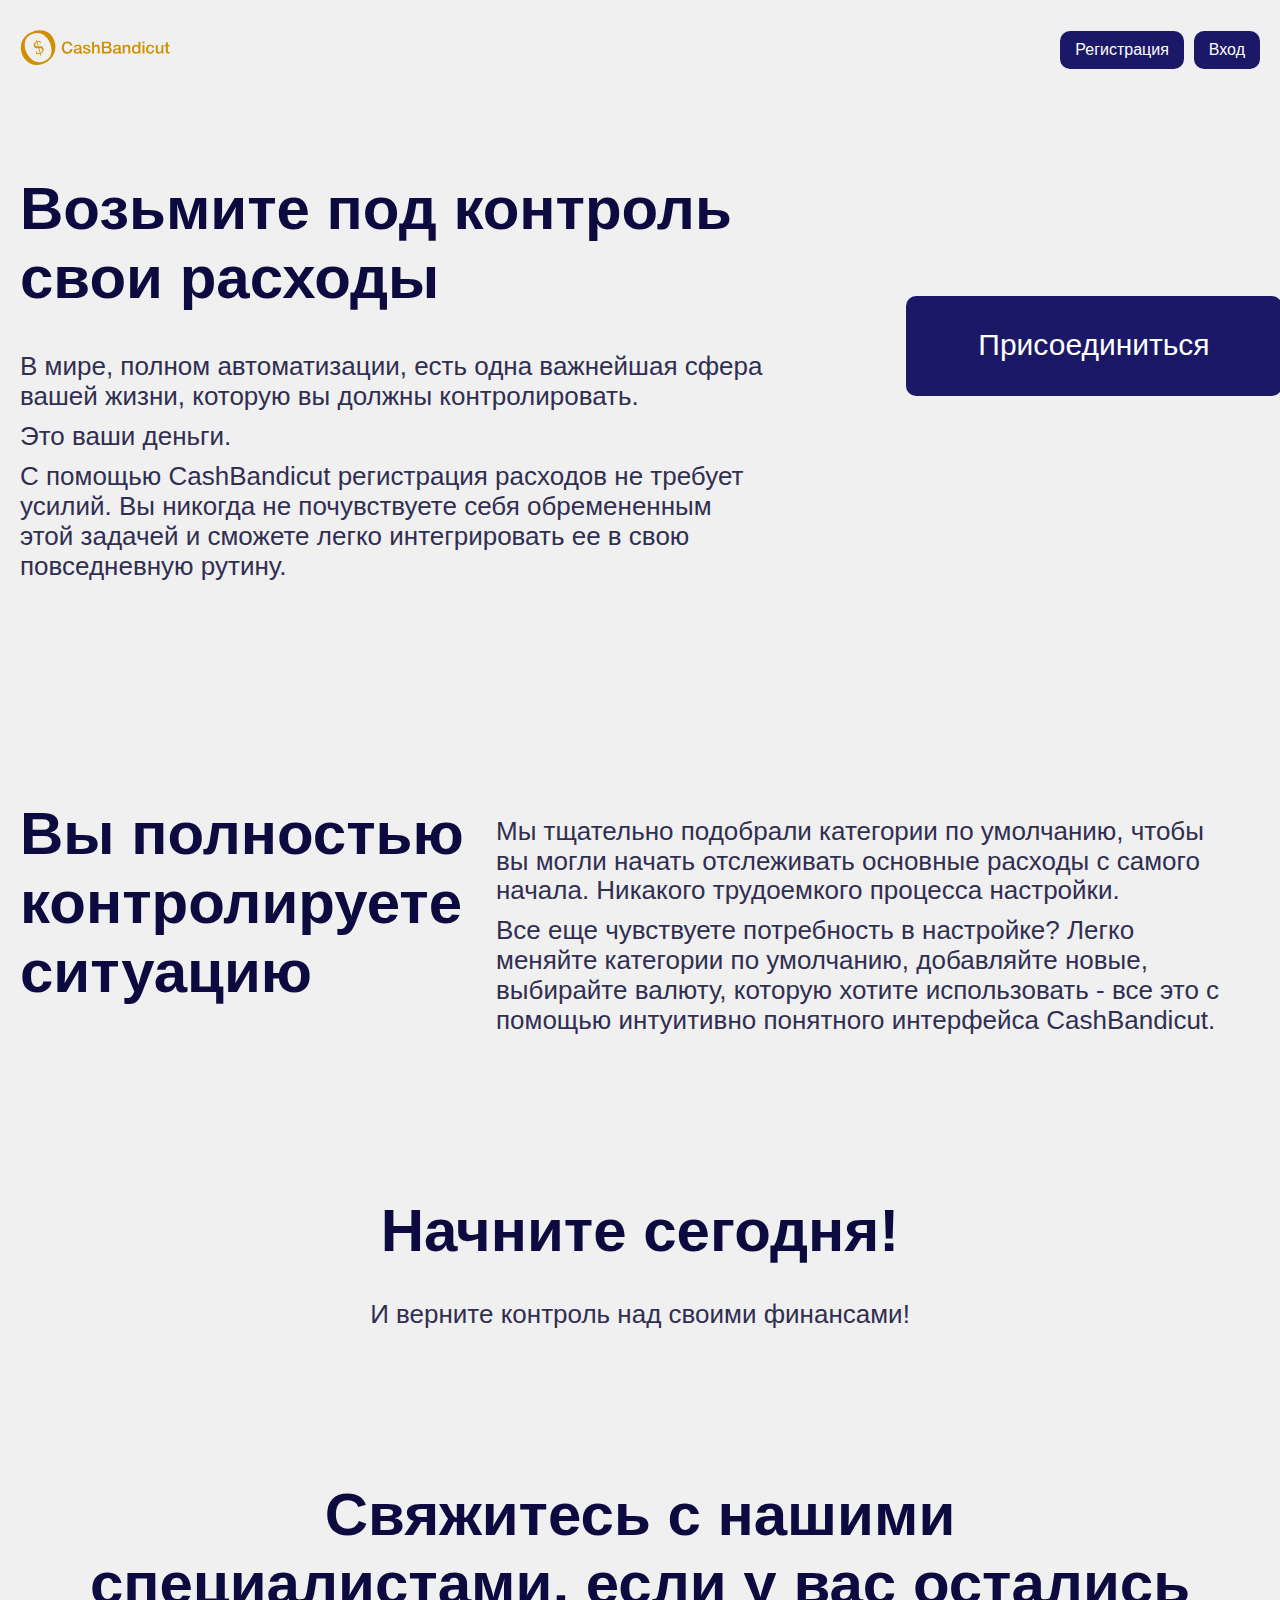
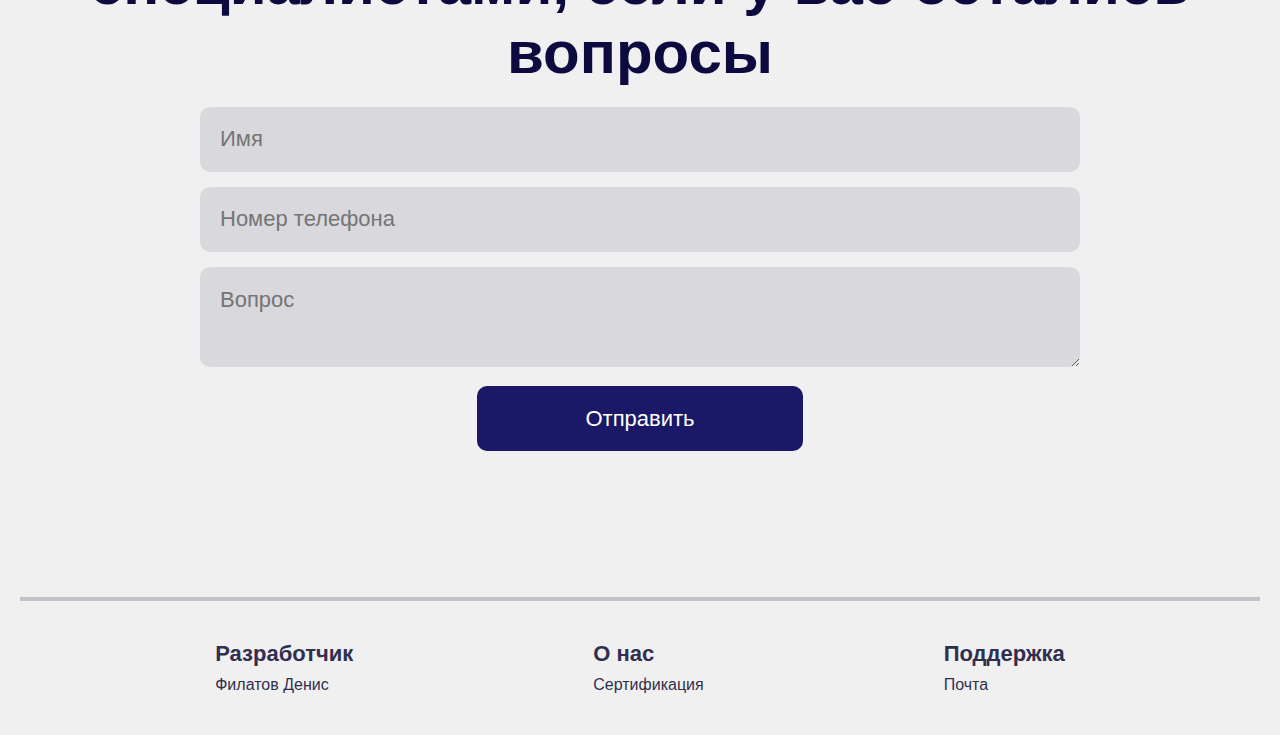
==== html/download/index.html @ ef545a01 "Add files via upload" ====
<!DOCTYPE html>
<html lang="en">
  <head>
    <meta charset="UTF-8" />
    <meta name="viewport" content="width=device-width, initial-scale=1.0" />
    <title>Мои финансы</title>
    <link rel="stylesheet" href="/css/style-index.css" />
    <link rel="stylesheet" href="/css/normalizer.css" />
  </head>

  <body>
    <div class="container">
      <header>
        <div class="logo">
          <object
            type="image/svg+xml"
            data="/svg/sasal-cropped.svg"
            width="150"
            height="55"
          ></object>
        </div>
        <nav>
          <button class="btn" onclick="redirectToRegistration()">
            Регистрация
          </button>
          <button class="btn" onclick="redirectToLogin()">Вход</button>
        </nav>
      </header>
      <div class="call-to-action">
        <div class="text-content">
          <h2>Возьмите под контроль свои расходы</h2>
          <p>
            В мире, полном автоматизации, есть одна важнейшая сфера вашей жизни,
            которую вы должны контролировать.
          </p>
          <p>Это ваши деньги.</p>
          <p>
            С помощью CashBandicut регистрация расходов не требует усилий. Вы
            никогда не почувствуете себя обремененным этой задачей и сможете
            легко интегрировать ее в свою повседневную рутину.
          </p>
        </div>
        <div class="button-container">
          <button class="cta-btn" onclick="redirectToRegistration()">
            Присоединиться
          </button>
        </div>
      </div>
      <div class="control-situation">
        <h2>Вы полностью контролируете ситуацию</h2>
        <div class="text-content">
          <p>
            Мы тщательно подобрали категории по умолчанию, чтобы вы могли начать
            отслеживать основные расходы с самого начала. Никакого трудоемкого
            процесса настройки.
          </p>
          <p>
            Все еще чувствуете потребность в настройке? Легко меняйте категории
            по умолчанию, добавляйте новые, выбирайте валюту, которую хотите
            использовать - все это с помощью интуитивно понятного интерфейса
            CashBandicut.
          </p>
        </div>
      </div>
      <div class="start-today">
        <h2>Начните сегодня!</h2>
        <p>И верните контроль над своими финансами!</p>
      </div>
      <div class="contact-form">
        <h2>Свяжитесь с нашими специалистами, если у вас остались вопросы</h2>
        <form>
          <div class="form-group">
            <input
              type="text"
              id="name"
              name="name"
              placeholder="Имя"
              required
            />
          </div>
          <div class="form-group">
            <input
              type="tel"
              id="phone"
              name="phone"
              placeholder="Номер телефона"
              required
              pattern="(\+7|8)\s?\(?\d{3}\)?\s?\d{3}-?\d{2}-?\d{2}|8\d{10}"
              title="Формат: +7 (XXX) XXX-XX-XX, 8 (XXX) XXX-XX-XX"
            />
          </div>
          <div class="form-group">
            <textarea
              id="question"
              name="question"
              placeholder="Вопрос"
              required
            ></textarea>
          </div>
          <button class="cf-btn" type="submit">Отправить</button>
        </form>
      </div>
      <footer class="footer">
        <div class="footer-container">
          <div class="footer-column">
            <h3>Разработчик</h3>
            <p>Филатов Денис</p>
          </div>
          <div class="footer-column">
            <h3>О нас</h3>
            <p>Сертификация</p>
          </div>
          <div class="footer-column">
            <h3>Поддержка</h3>
            <p>Почта</p>
          </div>
        </div>
      </footer>
    </div>
    <script src="/js/index-js.js"></script>
  </body>
</html>
---- css/style-index.css ----
* {
  margin: 0;
  padding: 0;
  box-sizing: border-box;
}

body {
  margin: 0;
  padding: 0;
  display: flex;
  justify-content: center;
  height: 100vh;
  background-color: #f0f0f0;
  font-family: "Helvetica Neue", Arial, sans-serif;
  color: #312f51;
  overflow-x: hidden;
}

.container {
  max-width: 1400px;
  background-color: #f0f0f0;
  padding: 20px;
}

header {
  display: flex;
  justify-content: space-between;
  align-items: center;
  margin-bottom: 20px;
}

.logo object {
  fill: #4c47ec;
}

nav {
  display: flex;
  gap: 10px;
}

.btn {
  padding: 10px 15px;
  background-color: #1b1867;
  color: white;
  border: none;
  border-radius: 10px;
  cursor: pointer;
  transition: background-color 0.3s;
}

.btn:hover {
  background-color: #0c0a3e;
}

h2 {
  color: #0c0a3e;
  font-size: 60px;
  margin-bottom: 40px;
}

p {
  color: #312f51;
  text-align: left;
  font-size: 26px;
}

.call-to-action {
  display: flex;
  justify-content: space-between;
  align-items: center;

  margin-bottom: 150px;
}

.text-content {
  flex: 0 0 60%;
  margin-right: 20px;
  margin-top: 75px;
}

.button-container {
  flex: 0 0 50%;
  display: flex;
  justify-content: center;
}

.cta-btn {
  width: 376px;
  height: 100px;
  background-color: #1b1867;
  color: white;
  border: none;
  border-radius: 10px;
  cursor: pointer;
  transition: background-color 0.3s;
  font-size: 30px;
}

.control-situation {
  display: flex;
  align-items: end;

  margin-bottom: 150px;
}

.text-content p {
  margin-bottom: 10px;
}

.start-today {
  text-align: center;
  margin-bottom: 150px;
}

.start-today h2 {
  margin-bottom: 10px;
}

.start-today p {
  margin: 0;
  text-align: center;
  margin-top: 35px;
}

.contact-form {
  text-align: center;
  align-items: center;
  margin-bottom: 150px;
}

.contact-form h2 {
  width: 90%;
  margin: 0 auto;
  margin-bottom: 20px;
}

.form-group {
  margin-bottom: 15px;
}

.form-group input,
.form-group textarea {
  width: 100%;
  max-width: 880px;
  height: 65px;
  padding: 20px;
  border: none;
  border-radius: 10px;
  background-color: rgba(12, 10, 62, 0.1);
  color: #504f5c;
  font-size: 22px;
}

.form-group textarea {
  height: 100px;
}

.cf-btn {
  width: 326px;
  height: 65px;
  background-color: #1b1867;
  color: white;
  border: none;
  border-radius: 10px;
  font-size: 22px;
  cursor: pointer;
}

button:hover {
  background-color: #0c0a3e;
}

.footer {
  background-color: #f0f0f0;
  padding: 40px 0;
  text-align: left;
  box-shadow: 0 -4px rgba(12, 9, 41, 0.2);
}

.footer-container {
  display: flex;
  justify-content: center;
  gap: 240px;
  background-color: #f0f0f0;
}

.footer-column {
  max-width: 200px;
}

.footer h3 {
  margin-bottom: 10px;
  font-size: 22px;
  font-weight: 700;
}

.footer p {
  margin: 0;
  font-size: 16px;
}

@media (max-width: 390px) {
  .container {
    padding: 17px;
  }
  header {
    flex-direction: row;
  }

  .logo {
    font-size: 20px;
  }

  nav {
    width: 100%;
    justify-content: right;
  }

  .btn {
    padding: 10px 14px;
    font-size: 14px;
  }

  h2 {
    font-size: 30px;
    margin-bottom: 20px;
    margin-top: 20px;
  }

  p {
    font-size: 18px;
  }

  .call-to-action {
    flex-direction: column;
    align-items: center;
    margin-bottom: 66px;
  }

  .text-content {
    flex: none;
    margin-right: 0;
    margin-top: 20px;
    text-align: left;
  }

  .button-container {
    flex: none;
    margin-top: 20px;
  }

  .cta-btn {
    width: 100%;
    height: 60px;
    padding: 6px 30px;
    font-size: 16px;
  }

  .control-situation {
    flex-direction: column;
    align-items: center;
    margin-bottom: 66px;
  }

  .start-today {
    margin-bottom: 66px;
    text-align: left;
  }

  .start-today p {
    margin-bottom: 66px;
    text-align: left;
  }

  .contact-form {
    margin-bottom: 50px;
  }

  .contact-form h2 {
    text-align: left;
    margin: 0;
    margin-bottom: 40px;
  }

  .form-group input,
  .form-group textarea {
    max-width: 90%;
    height: 50px;
    font-size: 18px;
  }

  .form-group textarea {
    height: 80px;
  }

  .cf-btn {
    width: 90%;
    height: 50px;
    font-size: 18px;
  }

  .footer-container {
    align-items: center;
    text-align: center;
    gap: 20px;
  }

  .footer-column {
    max-width: 100%;
    text-align: center;
  }

  .footer h3 {
    font-size: 18px;
  }

  .footer p {
    font-size: 14px;
  }
}
---- css/normalizer.css ----
/*! 
https://serp.co/tools/css-reset/
<link rel="stylesheet" href="https://css.serp.co/css-reset/normalize.css/">
*/

/* Document
   ========================================================================== */

/**
 * 1. Correct the line height in all browsers.
 * 2. Prevent adjustments of font size after orientation changes in iOS.
 */

 html {
    line-height: 1.15; /* 1 */
    -webkit-text-size-adjust: 100%; /* 2 */
  }
  
  /* Sections
     ========================================================================== */
  
  /**
   * Remove the margin in all browsers.
   */
  
  body {
    margin: 0;
  }
  
  /**
   * Render the `main` element consistently in IE.
   */
  
  main {
    display: block;
  }
  
  /**
   * Correct the font size and margin on `h1` elements within `section` and
   * `article` contexts in Chrome, Firefox, and Safari.
   */
  
  h1 {
    font-size: 2em;
    margin: 0.67em 0;
  }
  
  /* Grouping content
     ========================================================================== */
  
  /**
   * 1. Add the correct box sizing in Firefox.
   * 2. Show the overflow in Edge and IE.
   */
  
  hr {
    box-sizing: content-box; /* 1 */
    height: 0; /* 1 */
    overflow: visible; /* 2 */
  }
  
  /**
   * 1. Correct the inheritance and scaling of font size in all browsers.
   * 2. Correct the odd `em` font sizing in all browsers.
   */
  
  pre {
    font-family: monospace, monospace; /* 1 */
    font-size: 1em; /* 2 */
  }
  
  /* Text-level semantics
     ========================================================================== */
  
  /**
   * Remove the gray background on active links in IE 10.
   */
  
  a {
    background-color: transparent;
  }
  
  /**
   * 1. Remove the bottom border in Chrome 57-
   * 2. Add the correct text decoration in Chrome, Edge, IE, Opera, and Safari.
   */
  
  abbr[title] {
    border-bottom: none; /* 1 */
    text-decoration: underline; /* 2 */
    text-decoration: underline dotted; /* 2 */
  }
  
  /**
   * Add the correct font weight in Chrome, Edge, and Safari.
   */
  
  b,
  strong {
    font-weight: bolder;
  }
  
  /**
   * 1. Correct the inheritance and scaling of font size in all browsers.
   * 2. Correct the odd `em` font sizing in all browsers.
   */
  
  code,
  kbd,
  samp {
    font-family: monospace, monospace; /* 1 */
    font-size: 1em; /* 2 */
  }
  
  /**
   * Add the correct font size in all browsers.
   */
  
  small {
    font-size: 80%;
  }
  
  /**
   * Prevent `sub` and `sup` elements from affecting the line height in
   * all browsers.
   */
  
  sub,
  sup {
    font-size: 75%;
    line-height: 0;
    position: relative;
    vertical-align: baseline;
  }
  
  sub {
    bottom: -0.25em;
  }
  
  sup {
    top: -0.5em;
  }
  
  /* Embedded content
     ========================================================================== */
  
  /**
   * Remove the border on images inside links in IE 10.
   */
  
  img {
    border-style: none;
  }
  
  /* Forms
     ========================================================================== */
  
  /**
   * 1. Change the font styles in all browsers.
   * 2. Remove the margin in Firefox and Safari.
   */
  
  button,
  input,
  optgroup,
  select,
  textarea {
    font-family: inherit; /* 1 */
    font-size: 100%; /* 1 */
    line-height: 1.15; /* 1 */
    margin: 0; /* 2 */
  }
  
  /**
   * Show the overflow in IE.
   * 1. Show the overflow in Edge.
   */
  
  button,
  input { /* 1 */
    overflow: visible;
  }
  
  /**
   * Remove the inheritance of text transform in Edge, Firefox, and IE.
   * 1. Remove the inheritance of text transform in Firefox.
   */
  
  button,
  select { /* 1 */
    text-transform: none;
  }
  
  /**
   * Correct the inability to style clickable types in iOS and Safari.
   */
  
  button,
  [type="button"],
  [type="reset"],
  [type="submit"] {
    -webkit-appearance: button;
  }
  
  /**
   * Remove the inner border and padding in Firefox.
   */
  
  button::-moz-focus-inner,
  [type="button"]::-moz-focus-inner,
  [type="reset"]::-moz-focus-inner,
  [type="submit"]::-moz-focus-inner {
    border-style: none;
    padding: 0;
  }
  
  /**
   * Restore the focus styles unset by the previous rule.
   */
  
  button:-moz-focusring,
  [type="button"]:-moz-focusring,
  [type="reset"]:-moz-focusring,
  [type="submit"]:-moz-focusring {
    outline: 1px dotted ButtonText;
  }
  
  /**
   * Correct the padding in Firefox.
   */
  
  fieldset {
    padding: 0.35em 0.75em 0.625em;
  }
  
  /**
   * 1. Correct the text wrapping in Edge and IE.
   * 2. Correct the color inheritance from `fieldset` elements in IE.
   * 3. Remove the padding so developers are not caught out when they zero out
   *    `fieldset` elements in all browsers.
   */
  
  legend {
    box-sizing: border-box; /* 1 */
    color: inherit; /* 2 */
    display: table; /* 1 */
    max-width: 100%; /* 1 */
    padding: 0; /* 3 */
    white-space: normal; /* 1 */
  }
  
  /**
   * Add the correct vertical alignment in Chrome, Firefox, and Opera.
   */
  
  progress {
    vertical-align: baseline;
  }
  
  /**
   * Remove the default vertical scrollbar in IE 10+.
   */
  
  textarea {
    overflow: auto;
  }
  
  /**
   * 1. Add the correct box sizing in IE 10.
   * 2. Remove the padding in IE 10.
   */
  
  [type="checkbox"],
  [type="radio"] {
    box-sizing: border-box; /* 1 */
    padding: 0; /* 2 */
  }
  
  /**
   * Correct the cursor style of increment and decrement buttons in Chrome.
   */
  
  [type="number"]::-webkit-inner-spin-button,
  [type="number"]::-webkit-outer-spin-button {
    height: auto;
  }
  
  /**
   * 1. Correct the odd appearance in Chrome and Safari.
   * 2. Correct the outline style in Safari.
   */
  
  [type="search"] {
    -webkit-appearance: textfield; /* 1 */
    outline-offset: -2px; /* 2 */
  }
  
  /**
   * Remove the inner padding in Chrome and Safari on macOS.
   */
  
  [type="search"]::-webkit-search-decoration {
    -webkit-appearance: none;
  }
  
  /**
   * 1. Correct the inability to style clickable types in iOS and Safari.
   * 2. Change font properties to `inherit` in Safari.
   */
  
  ::-webkit-file-upload-button {
    -webkit-appearance: button; /* 1 */
    font: inherit; /* 2 */
  }
  
  /* Interactive
     ========================================================================== */
  
  /*
   * Add the correct display in Edge, IE 10+, and Firefox.
   */
  
  details {
    display: block;
  }
  
  /*
   * Add the correct display in all browsers.
   */
  
  summary {
    display: list-item;
  }
  
  /* Misc
     ========================================================================== */
  
  /**
   * Add the correct display in IE 10+.
   */
  
  template {
    display: none;
  }
  
  /**
   * Add the correct display in IE 10.
   */
  
  [hidden] {
    display: none;
  }
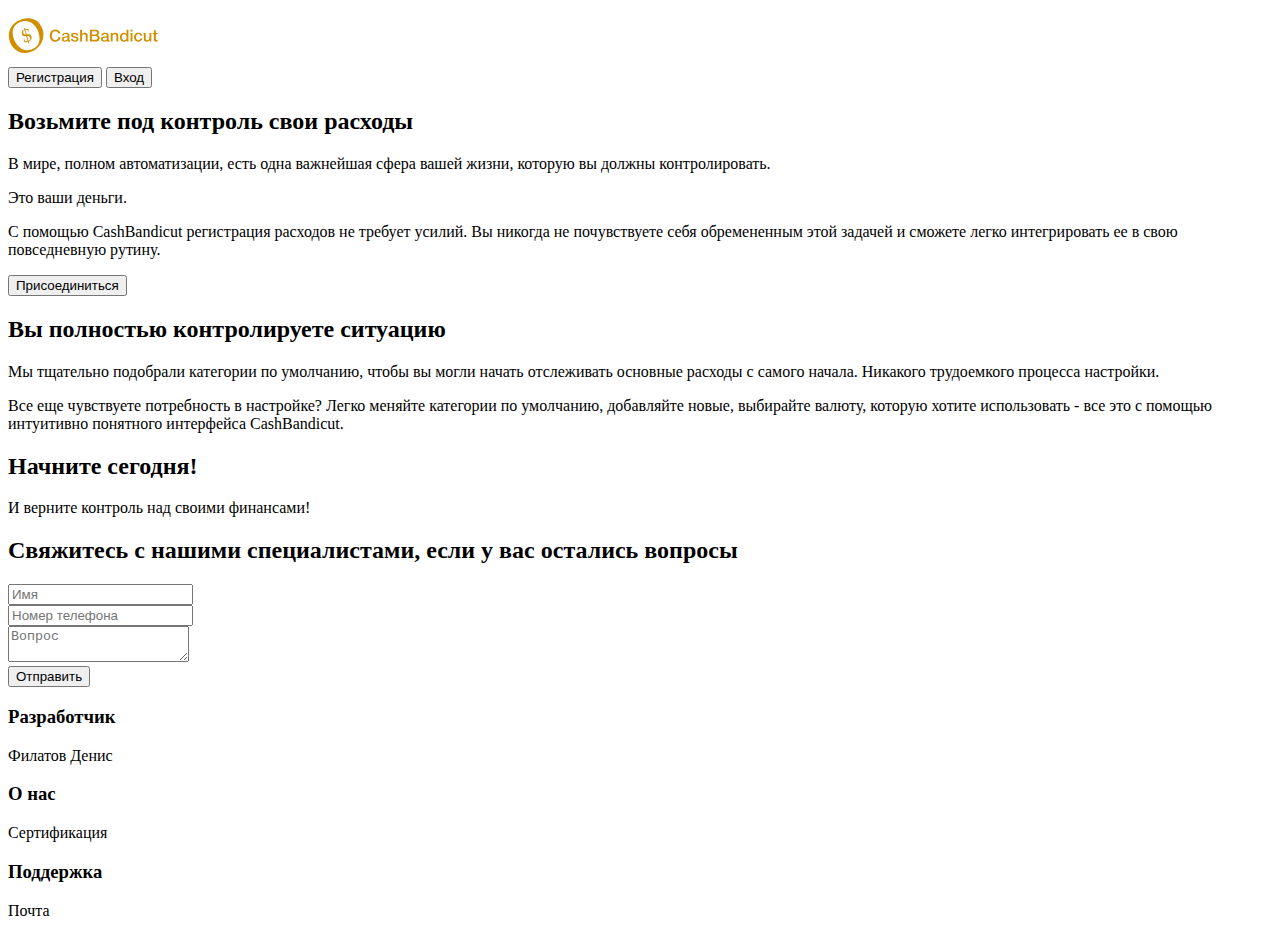
==== commit 6d8e23fd: "links" ====
--- a/html/download/index.html
+++ b/html/download/index.html
@@ -4,8 +4,8 @@
     <meta charset="UTF-8" />
     <meta name="viewport" content="width=device-width, initial-scale=1.0" />
     <title>Мои финансы</title>
-    <link rel="stylesheet" href="/css/style-index.css" />
-    <link rel="stylesheet" href="/css/normalizer.css" />
+    <link rel="stylesheet" href="../css/style-index.css" />
+    <link rel="stylesheet" href="../css/normalizer.css" />
   </head>
 
   <body>
@@ -117,6 +117,6 @@
         </div>
       </footer>
     </div>
-    <script src="/js/index-js.js"></script>
+    <script src="../js/index-js.js"></script>
   </body>
 </html>
